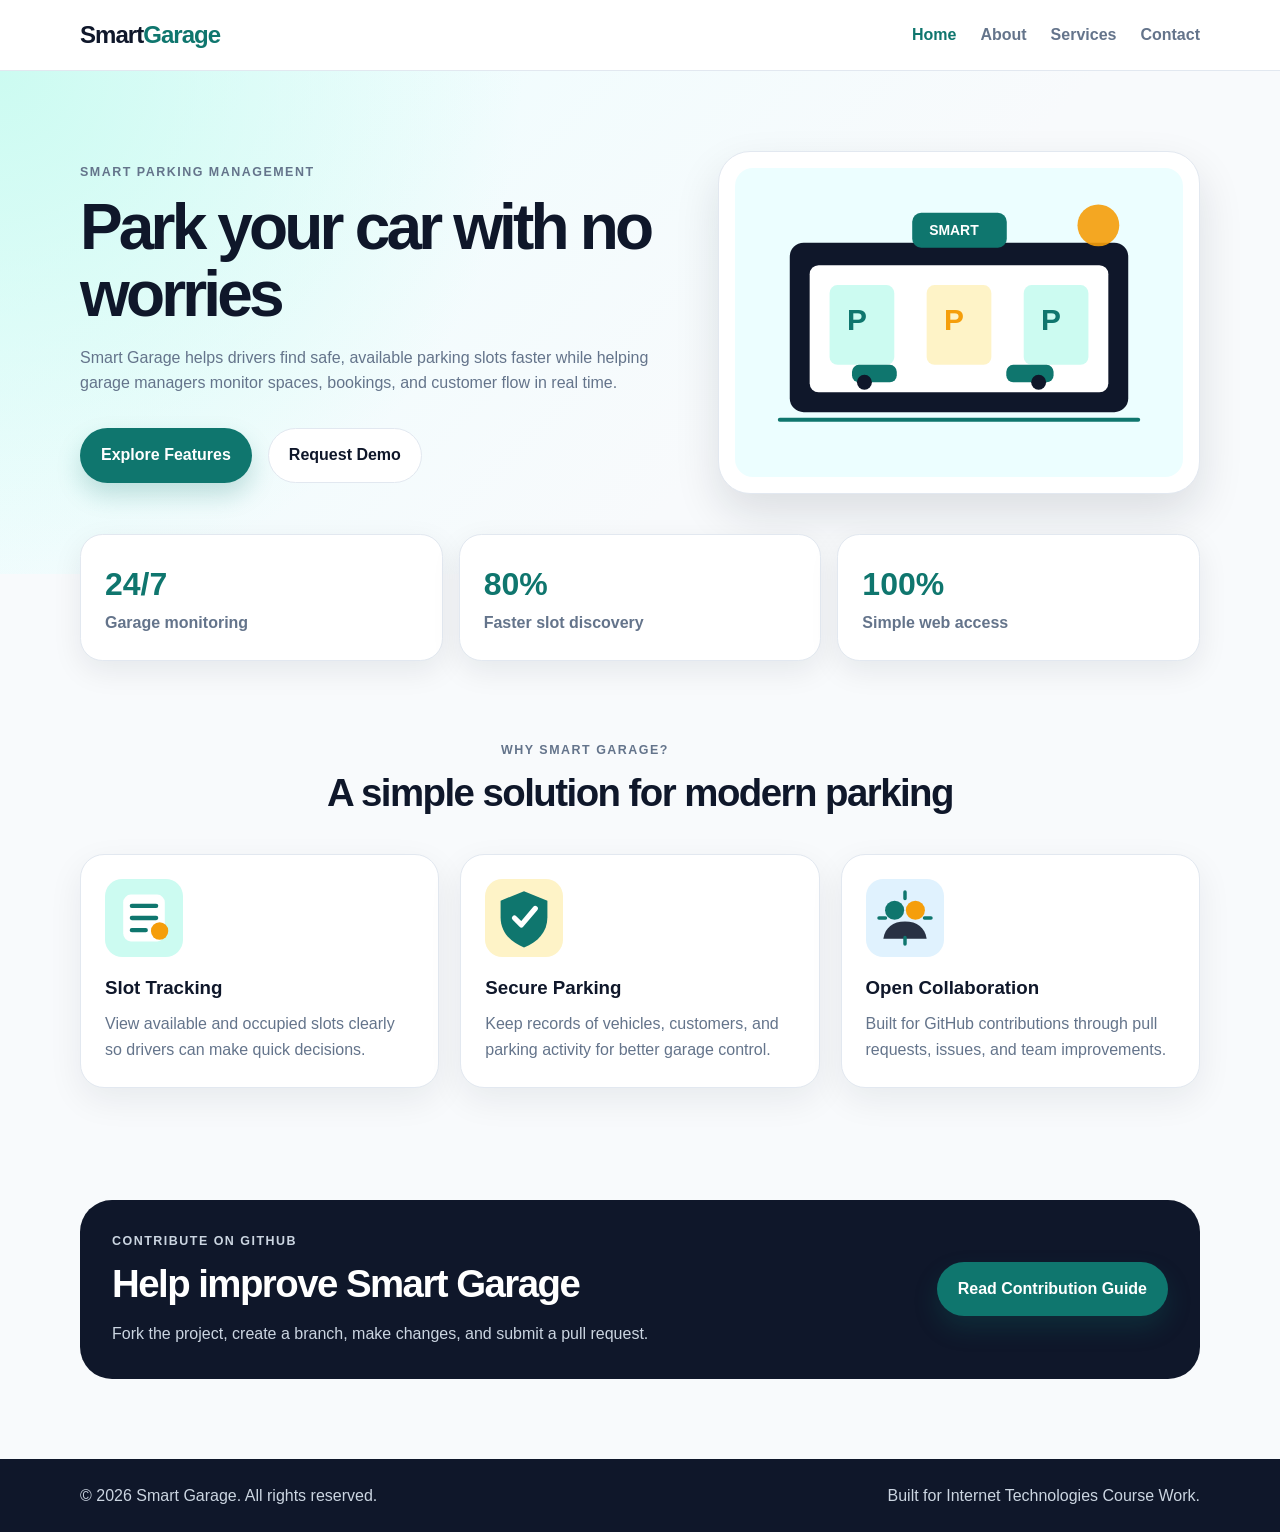
==== index.html @ fabd5431 "initial file updates Created the index page and CSS for the site" ====
<!DOCTYPE html>
<html lang="en">
<head>
  <meta charset="UTF-8" />
  <meta name="viewport" content="width=device-width, initial-scale=1.0" />
  <title>Smart Garage | Park your car with no worries</title>
  <link rel="stylesheet" href="styles.css" />
</head>
<body>
  <header class="site-header">
    <nav class="navbar container">
      <a class="logo" href="index.html">Smart<span>Garage</span></a>
      <button class="menu-toggle" aria-label="Open navigation">☰</button>
      <ul class="nav-links">
        <li><a href="index.html" class="active">Home</a></li>
        <li><a href="about.html">About</a></li>
        <li><a href="services.html">Services</a></li>
        <li><a href="contact.html">Contact</a></li>
      </ul>
    </nav>
  </header>

  <main>
    <section class="hero">
      <div class="container hero-grid">
        <div class="hero-text">
          <p class="eyebrow">Smart Parking Management</p>
          <h1>Park your car with no worries</h1>
          <p>
            Smart Garage helps drivers find safe, available parking slots faster while helping garage managers monitor spaces, bookings, and customer flow in real time.
          </p>
          <div class="hero-actions">
            <a href="services.html" class="btn btn-primary">Explore Features</a>
            <a href="contact.html" class="btn btn-secondary">Request Demo</a>
          </div>
        </div>
        <div class="hero-card">
          <img src="Assets/Images/smart-garage-hero.svg" alt="Illustration of a smart garage with cars and digital parking indicators" />
        </div>
      </div>
    </section>

    <section class="stats container">
      <article>
        <strong>24/7</strong>
        <span>Garage monitoring</span>
      </article>
      <article>
        <strong>80%</strong>
        <span>Faster slot discovery</span>
      </article>
      <article>
        <strong>100%</strong>
        <span>Simple web access</span>
      </article>
    </section>

    <section class="section container">
      <div class="section-heading">
        <p class="eyebrow">Why Smart Garage?</p>
        <h2>A simple solution for modern parking</h2>
      </div>
      <div class="cards three-columns">
        <article class="card">
          <img src="Assets/Images/slot-tracking.svg" alt="Parking slot tracking icon" />
          <h3>Slot Tracking</h3>
          <p>View available and occupied slots clearly so drivers can make quick decisions.</p>
        </article>
        <article class="card">
          <img src="Assets/Images/secure-parking.svg" alt="Secure parking icon" />
          <h3>Secure Parking</h3>
          <p>Keep records of vehicles, customers, and parking activity for better garage control.</p>
        </article>
        <article class="card">
          <img src="Assets/Images/team-collaboration.svg" alt="Team collaboration icon" />
          <h3>Open Collaboration</h3>
          <p>Built for GitHub contributions through pull requests, issues, and team improvements.</p>
        </article>
      </div>
    </section>

    <section class="cta">
      <div class="container cta-box">
        <div>
          <p class="eyebrow">Contribute on GitHub</p>
          <h2>Help improve Smart Garage</h2>
          <p>Fork the project, create a branch, make changes, and submit a pull request.</p>
        </div>
        <a href="README.md" class="btn btn-primary">Read Contribution Guide</a>
      </div>
    </section>
  </main>

  <footer class="footer">
    <div class="container footer-grid">
      <p>© 2026 Smart Garage. All rights reserved.</p>
      <p>Built for Internet Technologies Course Work.</p>
    </div>
  </footer>

  <script src="script.js"></script>
</body>
</html>
---- styles.css ----
:root {
  --primary: #0f766e;
  --primary-dark: #115e59;
  --accent: #f59e0b;
  --dark: #0f172a;
  --muted: #64748b;
  --light: #f8fafc;
  --white: #ffffff;
  --border: #e2e8f0;
  --shadow: 0 20px 45px rgba(15, 23, 42, 0.12);
}

* { box-sizing: border-box; margin: 0; padding: 0; }
body {
  font-family: Arial, Helvetica, sans-serif;
  color: var(--dark);
  background: var(--light);
  line-height: 1.6;
}
a { color: inherit; text-decoration: none; }
img { max-width: 100%; display: block; }
.container { width: min(1120px, 92%); margin: auto; }

.site-header {
  background: rgba(255,255,255,0.95);
  border-bottom: 1px solid var(--border);
  position: sticky;
  top: 0;
  z-index: 50;
  backdrop-filter: blur(12px);
}
.navbar { display: flex; align-items: center; justify-content: space-between; padding: 1rem 0; }
.logo { font-size: 1.5rem; font-weight: 800; letter-spacing: -0.04em; }
.logo span { color: var(--primary); }
.nav-links { display: flex; gap: 1.5rem; list-style: none; align-items: center; }
.nav-links a { font-weight: 700; color: var(--muted); }
.nav-links a:hover, .nav-links a.active { color: var(--primary); }
.menu-toggle { display: none; border: 0; background: var(--primary); color: var(--white); padding: .5rem .75rem; border-radius: .7rem; font-size: 1.2rem; }

.hero {
  background: radial-gradient(circle at top left, #ccfbf1, transparent 38%), linear-gradient(135deg, #ecfeff 0%, #f8fafc 62%);
  padding: 5rem 0;
}
.hero-grid, .page-hero, .two-columns, .contact-grid { display: grid; grid-template-columns: 1.1fr .9fr; gap: 3rem; align-items: center; }
.eyebrow { color: var(--primary); text-transform: uppercase; letter-spacing: .12em; font-size: .78rem; font-weight: 800; margin-bottom: .7rem; }
h1 { font-size: clamp(2.2rem, 5vw, 4.5rem); line-height: 1.05; letter-spacing: -0.06em; margin-bottom: 1rem; }
h2 { font-size: clamp(1.8rem, 3vw, 2.6rem); line-height: 1.1; letter-spacing: -0.04em; margin-bottom: 1rem; }
h3 { margin-bottom: .5rem; }
.hero-text p, .page-hero p, .section-heading p, .contact-grid p { color: var(--muted); max-width: 650px; }
.hero-actions { display: flex; gap: 1rem; margin-top: 2rem; flex-wrap: wrap; }
.btn { display: inline-flex; align-items: center; justify-content: center; border-radius: 999px; padding: .85rem 1.25rem; font-weight: 800; border: 1px solid transparent; cursor: pointer; }
.btn-primary { background: var(--primary); color: var(--white); box-shadow: 0 12px 24px rgba(15,118,110,.22); }
.btn-primary:hover { background: var(--primary-dark); }
.btn-secondary { background: var(--white); color: var(--dark); border-color: var(--border); }
.hero-card { background: var(--white); border: 1px solid var(--border); padding: 1rem; border-radius: 2rem; box-shadow: var(--shadow); }

.stats { display: grid; grid-template-columns: repeat(3, 1fr); gap: 1rem; margin-top: -2.5rem; position: relative; z-index: 5; }
.stats article { background: var(--white); border: 1px solid var(--border); border-radius: 1.4rem; padding: 1.5rem; box-shadow: 0 10px 30px rgba(15,23,42,.08); }
.stats strong { display: block; font-size: 2rem; color: var(--primary); }
.stats span { color: var(--muted); font-weight: 700; }

.section { padding: 5rem 0; }
.page-main { padding-top: 2rem; }
.page-hero { padding: 4rem 0; }
.section-heading { text-align: center; max-width: 760px; margin: 0 auto 2.5rem; }
.cards { display: grid; gap: 1.3rem; }
.three-columns { grid-template-columns: repeat(3, 1fr); }
.card, .info-box, .contact-form { background: var(--white); border: 1px solid var(--border); border-radius: 1.5rem; padding: 1.5rem; box-shadow: 0 12px 35px rgba(15,23,42,.07); }
.card img { width: 78px; height: 78px; margin-bottom: 1rem; }
.card p, .info-box li, .contact-form small { color: var(--muted); }
.service-card { min-height: 180px; }
.check-list { list-style: none; margin-top: 1rem; }
.check-list li { padding: .45rem 0; }
.check-list li::before { content: '✓'; color: var(--primary); font-weight: 900; margin-right: .5rem; }

.cta { padding: 2rem 0 5rem; }
.cta-box { background: var(--dark); color: var(--white); border-radius: 2rem; padding: 2rem; display: flex; align-items: center; justify-content: space-between; gap: 2rem; }
.cta-box p { color: #cbd5e1; }

.contact-details { margin-top: 1.5rem; }
.contact-form { display: grid; gap: .8rem; }
.contact-form label { font-weight: 800; }
.contact-form input, .contact-form textarea { width: 100%; padding: .9rem 1rem; border: 1px solid var(--border); border-radius: 1rem; font: inherit; }
.contact-form input:focus, .contact-form textarea:focus { outline: 3px solid #99f6e4; border-color: var(--primary); }

.footer { background: var(--dark); color: #cbd5e1; padding: 1.5rem 0; }
.footer-grid { display: flex; justify-content: space-between; gap: 1rem; flex-wrap: wrap; }

@media (max-width: 800px) {
  .menu-toggle { display: inline-block; }
  .nav-links { display: none; position: absolute; top: 70px; left: 4%; right: 4%; background: var(--white); padding: 1rem; border-radius: 1rem; box-shadow: var(--shadow); flex-direction: column; align-items: flex-start; }
  .nav-links.show { display: flex; }
  .hero-grid, .page-hero, .two-columns, .contact-grid { grid-template-columns: 1fr; }
  .stats, .three-columns { grid-template-columns: 1fr; }
  .cta-box { flex-direction: column; align-items: flex-start; }
}
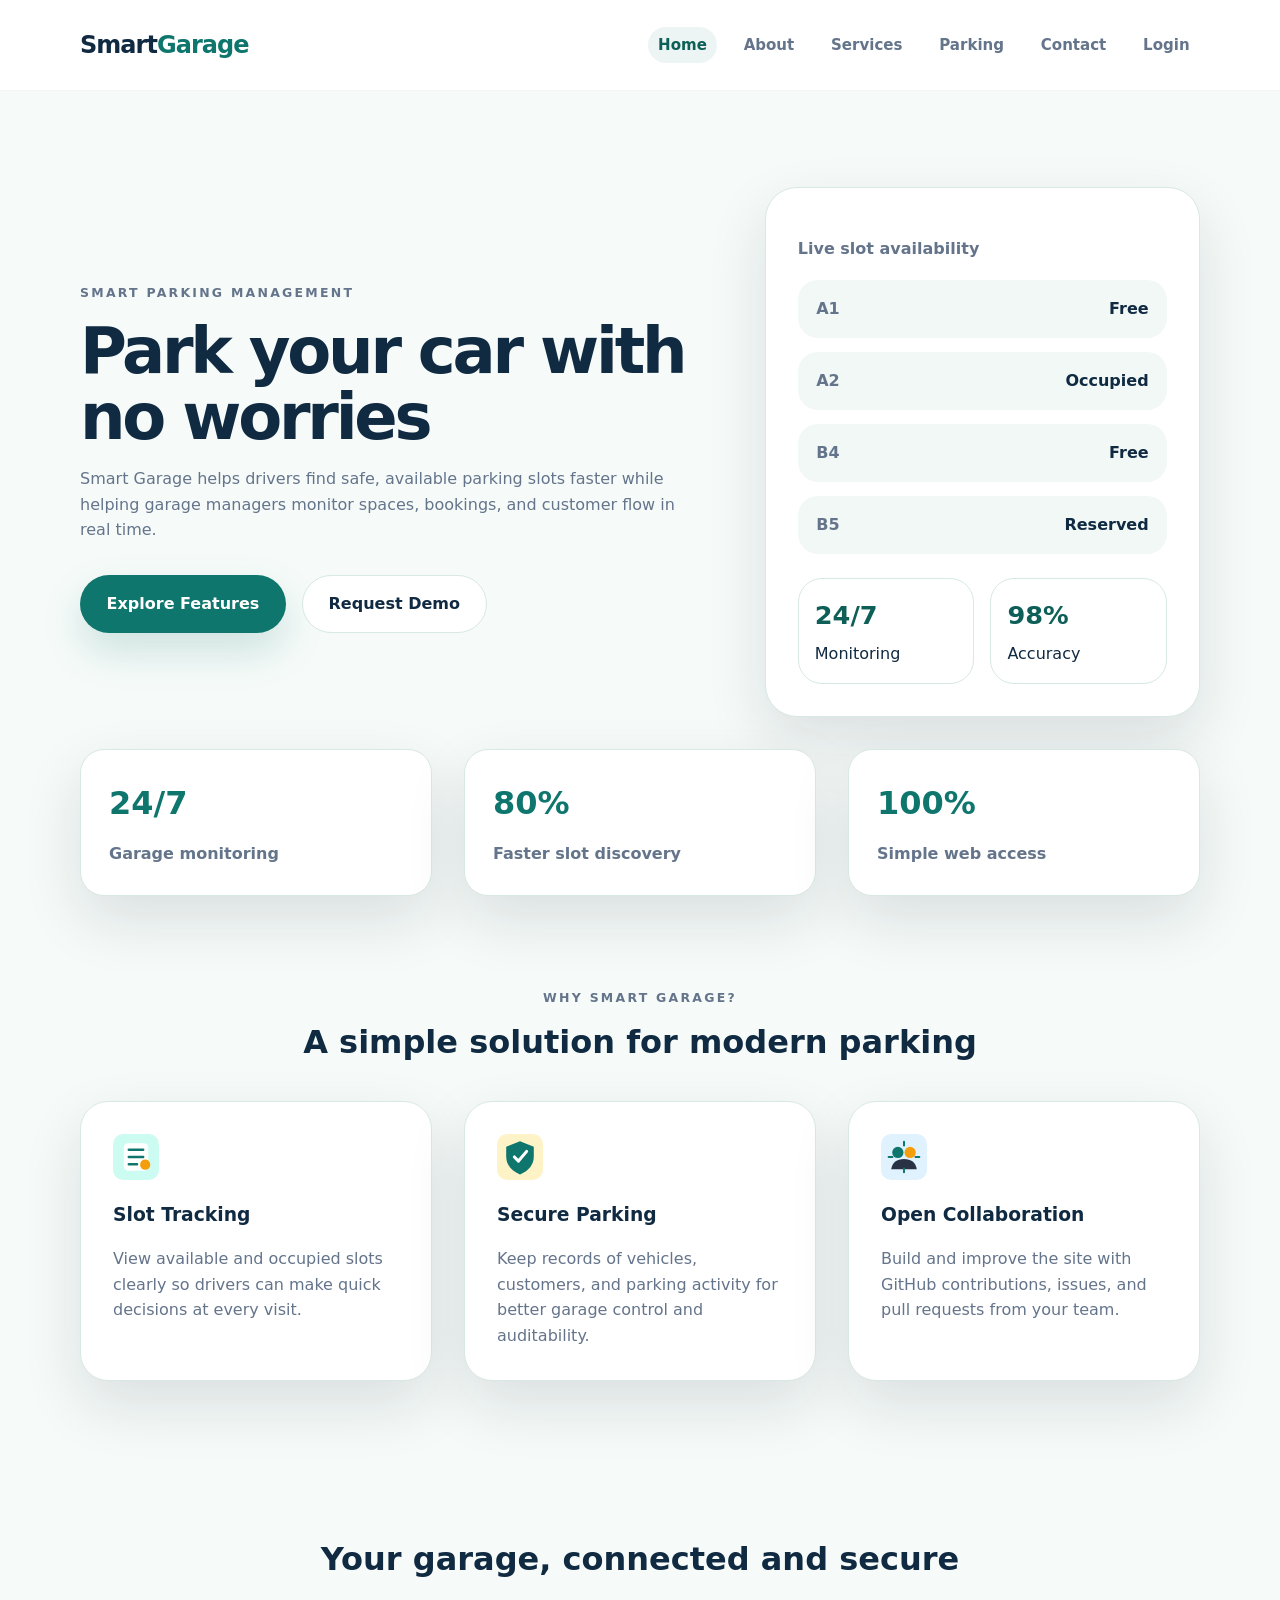
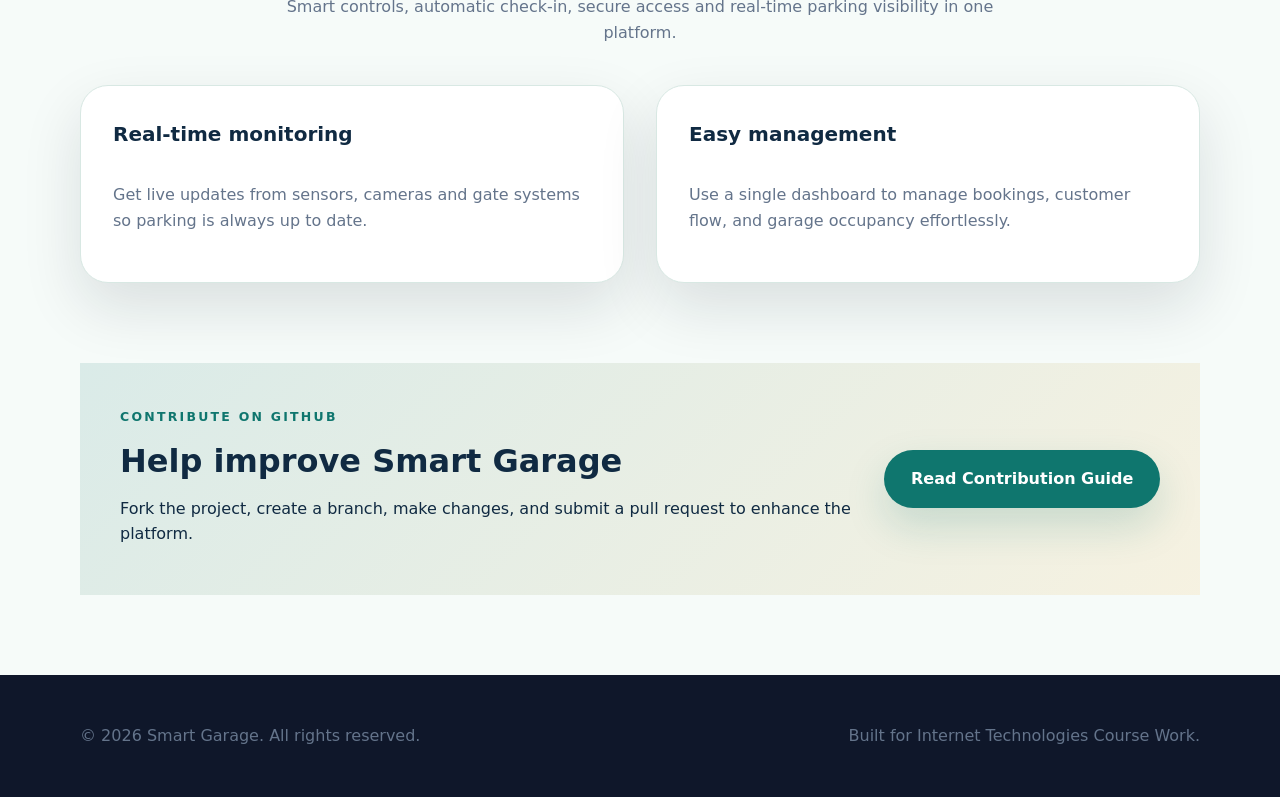
==== commit b0a98b29: "Merge pull request #13 from g4Bitc/moses Merged All" ====
--- a/index.html
+++ b/index.html
@@ -4,7 +4,7 @@
   <meta charset="UTF-8" />
   <meta name="viewport" content="width=device-width, initial-scale=1.0" />
   <title>Smart Garage | Park your car with no worries</title>
-  <link rel="stylesheet" href="styles.css" />
+  <link rel="stylesheet" href="Assets/css/styles.css" />
 </head>
 <body>
   <header class="site-header">
@@ -15,44 +15,50 @@
         <li><a href="index.html" class="active">Home</a></li>
         <li><a href="about.html">About</a></li>
         <li><a href="services.html">Services</a></li>
+        <li><a href="parking.html">Parking</a></li>
         <li><a href="contact.html">Contact</a></li>
+        <li><a href="login.html">Login</a></li>
       </ul>
     </nav>
   </header>
 
   <main>
-    <section class="hero">
+    <section class="page-hero">
       <div class="container hero-grid">
-        <div class="hero-text">
+        <div class="hero-copy">
           <p class="eyebrow">Smart Parking Management</p>
           <h1>Park your car with no worries</h1>
-          <p>
-            Smart Garage helps drivers find safe, available parking slots faster while helping garage managers monitor spaces, bookings, and customer flow in real time.
-          </p>
+          <p>Smart Garage helps drivers find safe, available parking slots faster while helping garage managers monitor spaces, bookings, and customer flow in real time.</p>
           <div class="hero-actions">
             <a href="services.html" class="btn btn-primary">Explore Features</a>
             <a href="contact.html" class="btn btn-secondary">Request Demo</a>
           </div>
         </div>
-        <div class="hero-card">
-          <img src="Assets/Images/smart-garage-hero.svg" alt="Illustration of a smart garage with cars and digital parking indicators" />
+
+      
+          <div class="hero-card">
+            <p class="hero-card-title">Live slot availability</p>
+            <div class="slots-grid">
+              <div><span class="slot-label">A1</span><strong>Free</strong></div>
+              <div><span class="slot-label">A2</span><strong>Occupied</strong></div>
+              <div><span class="slot-label">B4</span><strong>Free</strong></div>
+              <div><span class="slot-label">B5</span><strong>Reserved</strong></div>
+            </div>
+            <div class="hero-info">
+              <div><strong>24/7</strong><span>Monitoring</span></div>
+              <div><strong>98%</strong><span>Accuracy</span></div>
+            </div>
+          </div>
         </div>
       </div>
     </section>
 
     <section class="stats container">
-      <article>
-        <strong>24/7</strong>
-        <span>Garage monitoring</span>
-      </article>
-      <article>
-        <strong>80%</strong>
-        <span>Faster slot discovery</span>
-      </article>
-      <article>
-        <strong>100%</strong>
-        <span>Simple web access</span>
-      </article>
+      <div class="stats-grid">
+        <div class="stat-card"><strong>24/7</strong><span>Garage monitoring</span></div>
+        <div class="stat-card"><strong>80%</strong><span>Faster slot discovery</span></div>
+        <div class="stat-card"><strong>100%</strong><span>Simple web access</span></div>
+      </div>
     </section>
 
     <section class="section container">
@@ -60,31 +66,48 @@
         <p class="eyebrow">Why Smart Garage?</p>
         <h2>A simple solution for modern parking</h2>
       </div>
-      <div class="cards three-columns">
+      <div class="feature-grid">
         <article class="card">
-          <img src="Assets/Images/slot-tracking.svg" alt="Parking slot tracking icon" />
+          <img class="feature-icon" src="Assets/Images/slot-tracking.svg" alt="Slot tracking icon" />
           <h3>Slot Tracking</h3>
-          <p>View available and occupied slots clearly so drivers can make quick decisions.</p>
+          <p>View available and occupied slots clearly so drivers can make quick decisions at every visit.</p>
         </article>
         <article class="card">
-          <img src="Assets/Images/secure-parking.svg" alt="Secure parking icon" />
+          <img class="feature-icon" src="Assets/Images/secure-parking.svg" alt="Secure parking icon" />
           <h3>Secure Parking</h3>
-          <p>Keep records of vehicles, customers, and parking activity for better garage control.</p>
+          <p>Keep records of vehicles, customers, and parking activity for better garage control and auditability.</p>
         </article>
         <article class="card">
-          <img src="Assets/Images/team-collaboration.svg" alt="Team collaboration icon" />
+          <img class="feature-icon" src="Assets/Images/team-collaboration.svg" alt="Collaboration icon" />
           <h3>Open Collaboration</h3>
-          <p>Built for GitHub contributions through pull requests, issues, and team improvements.</p>
+          <p>Build and improve the site with GitHub contributions, issues, and pull requests from your team.</p>
         </article>
       </div>
     </section>
 
-    <section class="cta">
-      <div class="container cta-box">
+    <section class="section container">
+      <div class="section-heading">
+        <h2>Your garage, connected and secure</h2>
+        <p>Smart controls, automatic check-in, secure access and real-time parking visibility in one platform.</p>
+      </div>
+      <div class="info-grid">
+        <div class="info-box">
+          <h3>Real-time monitoring</h3>
+          <p>Get live updates from sensors, cameras and gate systems so parking is always up to date.</p>
+        </div>
+        <div class="info-box">
+          <h3>Easy management</h3>
+          <p>Use a single dashboard to manage bookings, customer flow, and garage occupancy effortlessly.</p>
+        </div>
+      </div>
+    </section>
+
+    <section class="cta container">
+      <div class="cta-card">
         <div>
           <p class="eyebrow">Contribute on GitHub</p>
           <h2>Help improve Smart Garage</h2>
-          <p>Fork the project, create a branch, make changes, and submit a pull request.</p>
+          <p>Fork the project, create a branch, make changes, and submit a pull request to enhance the platform.</p>
         </div>
         <a href="README.md" class="btn btn-primary">Read Contribution Guide</a>
       </div>
@@ -98,6 +121,6 @@
     </div>
   </footer>
 
-  <script src="script.js"></script>
+  <script src="Assets/js/script.js"></script>
 </body>
 </html>
--- a/Assets/css/styles.css
+++ b/Assets/css/styles.css
@@ -0,0 +1,545 @@
+/* Smart Garage unified stylesheet */
+:root {
+  --bg: #f6fbf9;
+  --surface: #ffffff;
+  --surface-strong: #f1f8f5;
+  --surface-dark: #0f172a;
+  --primary: #0f766e;
+  --primary-dark: #0d5f57;
+  --accent: #f59e0b;
+  --muted: #64748b;
+  --text: #102a42;
+  --border: #d8e8e3;
+  --shadow: 0 24px 60px rgba(15, 23, 42, 0.12);
+}
+
+* {
+  box-sizing: border-box;
+}
+
+html {
+  scroll-behavior: smooth;
+}
+
+body {
+  margin: 0;
+  font-family: Inter, system-ui, -apple-system, BlinkMacSystemFont, 'Segoe UI', sans-serif;
+  background: var(--bg);
+  color: var(--text);
+  line-height: 1.6;
+}
+
+a {
+  color: inherit;
+  text-decoration: none;
+}
+
+img {
+  max-width: 100%;
+  display: block;
+}
+
+button {
+  font: inherit;
+}
+
+.container {
+  width: min(1120px, calc(100% - 40px));
+  margin: 0 auto;
+}
+
+.site-header {
+  position: sticky;
+  top: 0;
+  z-index: 50;
+  background: rgba(255, 255, 255, 0.95);
+  backdrop-filter: blur(14px);
+  border-bottom: 1px solid rgba(15, 23, 42, 0.05);
+}
+
+.navbar {
+  display: flex;
+  align-items: center;
+  justify-content: space-between;
+  gap: 1rem;
+  padding: 1rem 0;
+}
+
+.logo {
+  font-size: 1.5rem;
+  font-weight: 800;
+  letter-spacing: -0.04em;
+}
+
+.logo span {
+  color: var(--primary);
+}
+
+.nav-links {
+  display: flex;
+  gap: 1rem;
+  list-style: none;
+  align-items: center;
+}
+
+.nav-links a {
+  position: relative;
+  color: var(--muted);
+  font-size: 0.94rem;
+  font-weight: 600;
+  padding: 0.55rem 0.65rem;
+  border-radius: 999px;
+  transition: color 0.2s ease, background 0.2s ease;
+}
+
+.nav-links a:hover,
+.nav-links a.active {
+  color: var(--primary-dark);
+  background: rgba(15, 118, 110, 0.08);
+}
+
+.menu-toggle {
+  display: none;
+  border: 0;
+  background: var(--primary);
+  color: white;
+  padding: 0.75rem 1rem;
+  border-radius: 999px;
+  font-size: 1rem;
+  cursor: pointer;
+}
+
+.page-hero {
+  padding: 6rem 0 4rem;
+}
+
+.hero-grid,
+.section-grid,
+.feature-grid,
+.info-grid,
+.stats-grid,
+.contact-grid,
+.form-grid,
+.gallery-grid {
+  display: grid;
+  gap: 2rem;
+}
+
+.hero-grid {
+  grid-template-columns: 1.2fr 0.8fr;
+  align-items: center;
+}
+
+.hero-copy {
+  max-width: 620px;
+}
+
+.eyebrow {
+  color: var(--primary);
+  font-size: 0.78rem;
+  letter-spacing: 0.18em;
+  text-transform: uppercase;
+  font-weight: 800;
+  margin-bottom: 1rem;
+}
+
+h1,
+h2,
+h3 {
+  margin: 0;
+}
+
+h1 {
+  font-size: clamp(2.6rem, 5vw, 4.4rem);
+  line-height: 1.02;
+  letter-spacing: -0.05em;
+  margin-bottom: 1rem;
+}
+
+h2 {
+  font-size: clamp(1.8rem, 2.5vw, 2.8rem);
+  margin-bottom: 1rem;
+  line-height: 1.15;
+}
+
+.page-hero p,
+.section-heading p,
+.card p,
+.info-box p,
+.contact-copy p,
+.footer p,
+.form-note {
+  color: var(--muted);
+}
+
+.hero-actions {
+  display: flex;
+  flex-wrap: wrap;
+  gap: 1rem;
+  margin-top: 2rem;
+}
+
+.btn {
+  display: inline-flex;
+  align-items: center;
+  justify-content: center;
+  gap: 0.5rem;
+  border-radius: 999px;
+  padding: 0.95rem 1.6rem;
+  font-weight: 700;
+  border: 1px solid transparent;
+  transition: transform 0.2s ease, background 0.2s ease, box-shadow 0.2s ease;
+}
+
+.btn:hover {
+  transform: translateY(-1px);
+}
+
+.btn-primary {
+  background: var(--primary);
+  color: white;
+  box-shadow: 0 18px 40px rgba(15, 118, 110, 0.18);
+}
+
+.btn-secondary,
+.btn-outline {
+  background: white;
+  color: var(--text);
+  border-color: var(--border);
+}
+
+.btn-secondary:hover,
+.btn-outline:hover {
+  background: #f5fbf8;
+}
+
+.hero-panel {
+  display: grid;
+  gap: 1.5rem;
+}
+
+.hero-image {
+  border-radius: 2rem;
+  overflow: hidden;
+  box-shadow: var(--shadow);
+  border: 1px solid var(--border);
+}
+
+.hero-image img {
+  width: 100%;
+  display: block;
+}
+
+.feature-icon {
+  width: 46px;
+  height: 46px;
+  margin-bottom: 1.25rem;
+}
+
+.hero-card,
+.card,
+.info-box,
+.contact-panel,
+.section-block,
+.form-card,
+.table-card {
+  background: white;
+  border: 1px solid var(--border);
+  border-radius: 1.75rem;
+  box-shadow: var(--shadow);
+  padding: 2rem;
+}
+
+.hero-card {
+  border-radius: 2rem;
+  padding: 2rem;
+}
+
+.hero-card-title {
+  font-weight: 800;
+  margin-bottom: 1.2rem;
+}
+
+.slots-grid {
+  display: grid;
+  gap: 0.9rem;
+}
+
+.slots-grid div {
+  display: flex;
+  justify-content: space-between;
+  align-items: center;
+  padding: 1rem 1.15rem;
+  border-radius: 1.25rem;
+  background: var(--surface-strong);
+  color: var(--text);
+}
+
+.slot-label {
+  font-weight: 700;
+  color: var(--muted);
+}
+
+.hero-info {
+  display: grid;
+  grid-template-columns: repeat(2, minmax(0, 1fr));
+  gap: 1rem;
+  margin-top: 1.5rem;
+}
+
+.hero-info div {
+  padding: 1rem;
+  border-radius: 1.5rem;
+  border: 1px solid var(--border);
+  background: var(--surface);
+}
+
+.hero-info strong {
+  display: block;
+  font-size: 1.6rem;
+  margin-bottom: 0.35rem;
+  color: var(--primary-dark);
+}
+
+.section {
+  padding: 5rem 0;
+}
+
+.section-heading {
+  max-width: 720px;
+  margin: 0 auto 2.5rem;
+  text-align: center;
+}
+
+.feature-grid {
+  grid-template-columns: repeat(3, minmax(0, 1fr));
+}
+
+.card {
+  padding: 2rem;
+}
+
+.card h3 {
+  margin-bottom: 0.9rem;
+}
+
+.card p {
+  margin-bottom: 0;
+}
+
+.info-grid {
+  grid-template-columns: 1fr 1fr;
+}
+
+.info-box {
+  display: flex;
+  flex-direction: column;
+  gap: 1rem;
+}
+
+.info-box h3 {
+  font-size: 1.25rem;
+}
+
+.info-box li {
+  margin-bottom: 0.85rem;
+  color: var(--muted);
+}
+
+.stats {
+  margin-top: -2rem;
+  position: relative;
+  z-index: 1;
+}
+
+.stats-grid {
+  grid-template-columns: repeat(3, minmax(0, 1fr));
+}
+
+.stat-card {
+  display: grid;
+  gap: 0.75rem;
+  padding: 1.75rem;
+  border-radius: 1.5rem;
+  border: 1px solid var(--border);
+  background: white;
+  box-shadow: var(--shadow);
+}
+
+.stat-card strong {
+  font-size: 2rem;
+  color: var(--primary);
+}
+
+.stat-card span {
+  color: var(--muted);
+  font-weight: 700;
+}
+
+.cta {
+  padding-bottom: 5rem;
+}
+
+.cta-card {
+  display: grid;
+  grid-template-columns: 1.5fr auto;
+  gap: 2rem;
+  align-items: center;
+  padding: 2rem 2.5rem;
+  background: linear-gradient(135deg, rgba(15,118,110,0.12), rgba(245,158,11,0.1));
+}
+
+.cta-card h2 {
+  font-size: 2rem;
+}
+
+.footer {
+  background: #0f172a;
+  color: #cbd5e1;
+  padding: 2rem 0;
+}
+
+.footer .footer-grid {
+  display: flex;
+  justify-content: space-between;
+  align-items: center;
+  gap: 1rem;
+  flex-wrap: wrap;
+}
+
+.footer a {
+  color: #cbd5e1;
+}
+
+.contact-grid {
+  grid-template-columns: 1fr 1fr;
+  align-items: start;
+}
+
+.contact-panel {
+  display: grid;
+  gap: 1rem;
+}
+
+.contact-form {
+  display: grid;
+  gap: 1rem;
+}
+
+.form-card {
+  padding: 2rem;
+}
+
+.form-card label {
+  display: block;
+  margin-bottom: 0.4rem;
+  font-weight: 700;
+}
+
+.form-card input,
+.form-card textarea,
+.form-card select {
+  width: 100%;
+  padding: 0.95rem 1rem;
+  border: 1px solid var(--border);
+  border-radius: 1rem;
+  background: white;
+  font: inherit;
+}
+
+.form-card textarea {
+  resize: vertical;
+  min-height: 140px;
+}
+
+.form-note,
+.form-card small {
+  display: block;
+  color: var(--muted);
+  margin-top: 0.5rem;
+}
+
+.table-card table {
+  width: 100%;
+  border-collapse: collapse;
+}
+
+.table-card th,
+.table-card td {
+  padding: 1rem;
+  border-bottom: 1px solid var(--border);
+  text-align: left;
+}
+
+.table-card th {
+  color: var(--primary);
+  background: #f8fbf9;
+}
+
+.table-card tr:hover {
+  background: #f5fbf8;
+}
+
+.gallery-grid {
+  grid-template-columns: repeat(2, minmax(0, 1fr));
+}
+
+.form-card .form-row {
+  display: grid;
+  grid-template-columns: 1fr 1fr;
+  gap: 1rem;
+}
+
+.page-note {
+  max-width: 720px;
+  margin: 1rem auto 0;
+  color: var(--muted);
+}
+
+@media (max-width: 960px) {
+  .hero-grid,
+  .info-grid,
+  .stats-grid,
+  .feature-grid,
+  .contact-grid,
+  .gallery-grid,
+  .form-card .form-row,
+  .cta-card {
+    grid-template-columns: 1fr;
+  }
+
+  .cta-card {
+    text-align: center;
+  }
+}
+
+@media (max-width: 720px) {
+  .navbar {
+    flex-wrap: wrap;
+  }
+
+  .menu-toggle {
+    display: inline-flex;
+  }
+
+  .nav-links {
+    display: none;
+    position: absolute;
+    inset: auto 1.5rem auto 1.5rem;
+    flex-direction: column;
+    gap: 0.75rem;
+    padding: 1.5rem;
+    border-radius: 1.5rem;
+    background: white;
+    box-shadow: var(--shadow);
+    border: 1px solid var(--border);
+  }
+
+  .nav-links.show {
+    display: flex;
+  }
+
+  .nav-links a {
+    width: 100%;
+  }
+}
